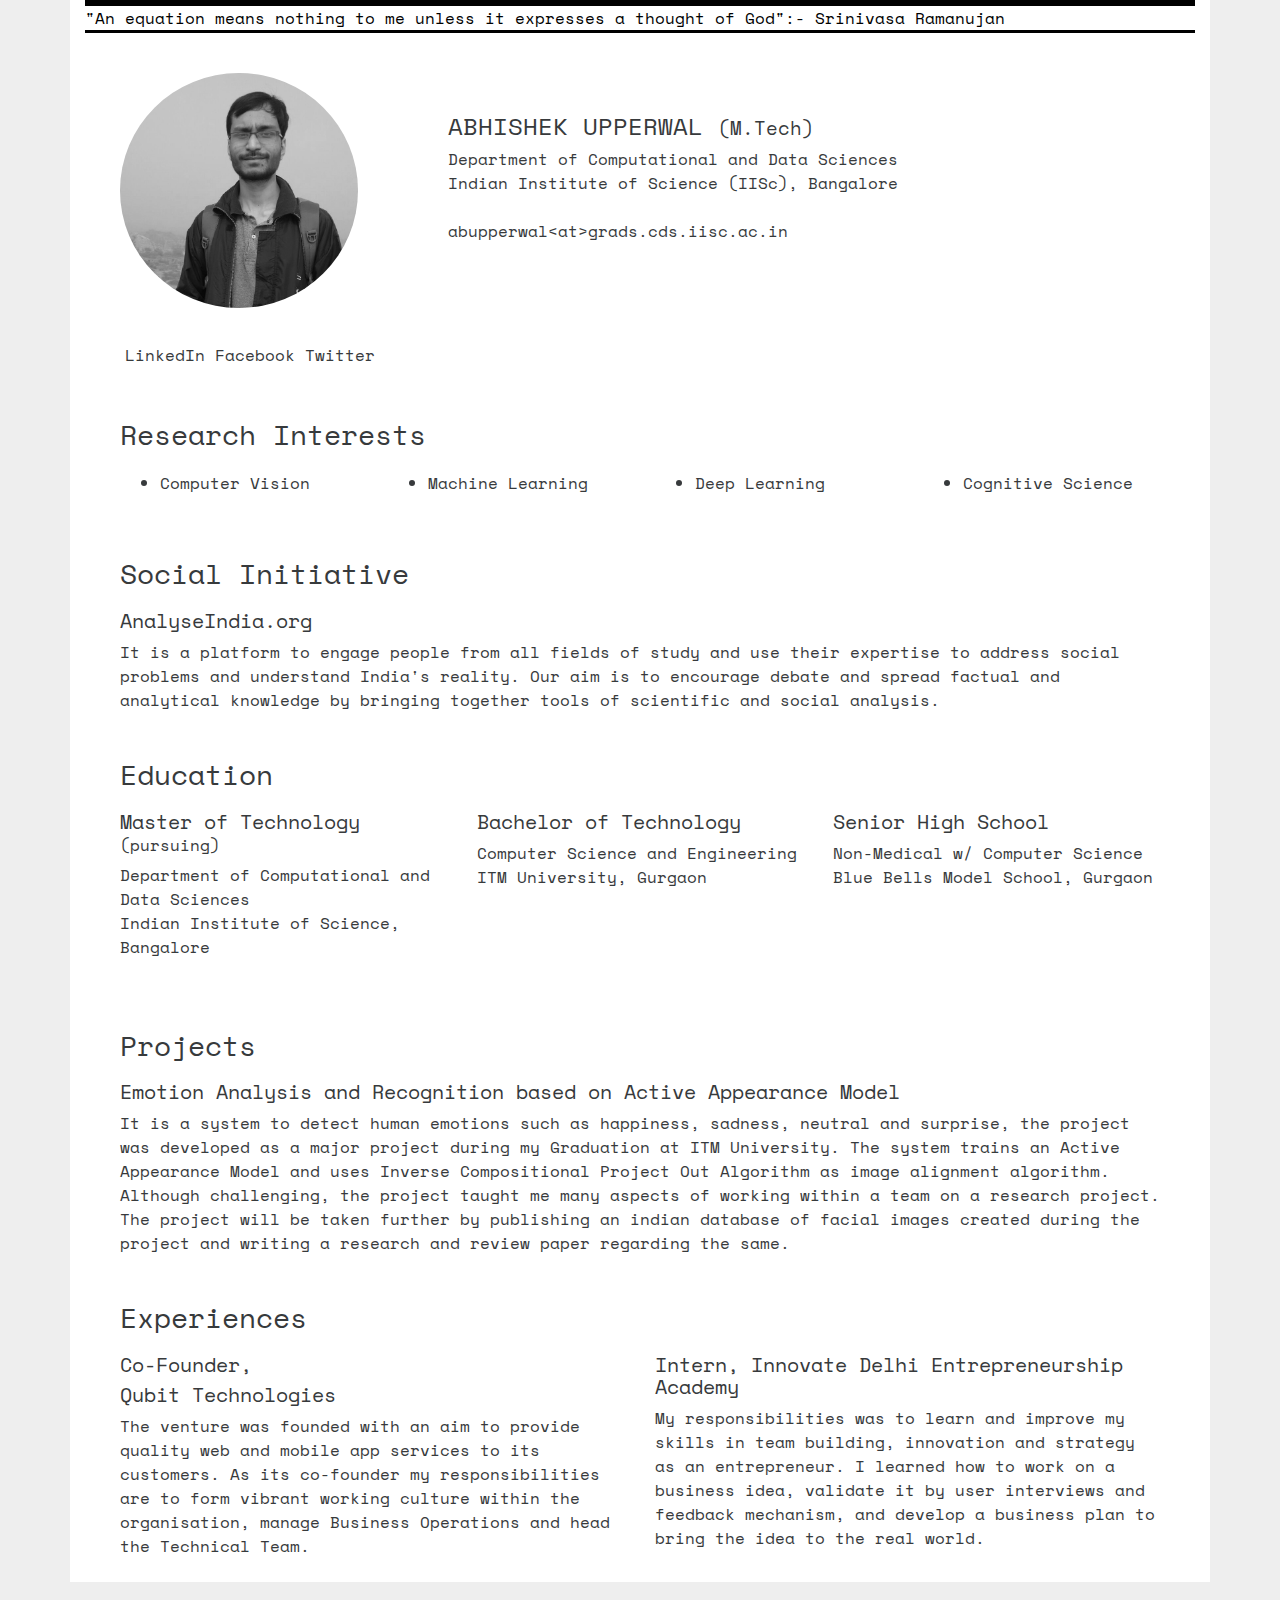
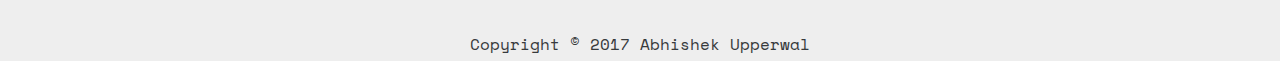
==== index.html @ 7a82f105 "Init commit" ====
<!DOCTYPE html>
<html>
<head>
	<meta charset="utf-8">
    <meta http-equiv="X-UA-Compatible" content="IE=edge">
    <meta name="viewport" content="width=device-width, initial-scale=1, shrink-to-fit=no">
    <meta name="description" content="">
	<title></title>
	<link rel="shortcut icon" type="image/png" href=""/>
	<link href="https://fonts.googleapis.com/css?family=Space+Mono" rel="stylesheet">
	<link rel="stylesheet" type="text/css" href="assets/libs/bootstrap/css/bootstrap.min.css">
	<link rel="stylesheet" type="text/css" href="assets/css/style.css">

</head>
<body>
	<div class="container">
		<header>
			<!-- <h3>Abhishek Upperwal, M.Tech</h3>
			<h6>Department of Computational and Data Sciences</h6>
			<h6>Indian Institute of Science, Bangalore</h6> -->

			"An equation means nothing to me unless it expresses a thought of God":- Srinivasa Ramanujan 
		</header>
	</div>
	<div ng-view></div>
	<footer>Copyright © 2017 Abhishek Upperwal</footer>
    <script type="text/javascript" data-main="assets/app_main" src="assets/libs/require/index.js"></script>
</body>
</html>
---- assets/css/style.css ----
html,
body {
  height: 100%;
  width: 100%;
  background-color: #eeeeee;
  font-family: 'Space Mono', monospace;
}
a {
  color: #373a3c;
}
.container {
  background-color: white;
}
header {
  background-size: 100%;
  background-position: 0px 5px;
  background-repeat: no-repeat;
  color: black;
  border-bottom: 3px solid black;
  border-top: 6px solid black;
  margin-bottom: 40px;
}
header h3 {
  text-align: center;
  padding-top: 10px;
}
header h6 {
  text-align: center;
}
section {
  margin-bottom: 50px;
}
#dashboard {
  width: 100%;
}
#dashboard .profile {
  padding: 0px 50px;
}
#dashboard .profile h3 {
  margin-bottom: 20px;
}
#dashboard .profile img {
  width: 100%;
  border-radius: 50%;
  -webkit-filter: grayscale(100%);
  /* Safari 6.0 - 9.0 */
  filter: grayscale(100%);
  -webkit-transition: all 300ms ease;
}
#dashboard .profile img:hover {
  -webkit-filter: grayscale(0);
}
#dashboard .profile div.profile-data {
  margin-top: 40px;
  margin-left: 60px;
}
#dashboard .profile .social {
  margin-top: 30px;
}
#dashboard .profile .social ul {
  margin: 0px;
  padding: 5px;
}
#dashboard .profile .social li {
  margin-left: 0px;
  display: inline-block;
  list-style-type: circle;
}
footer {
  text-align: center;
  padding-bottom: 5px;
}
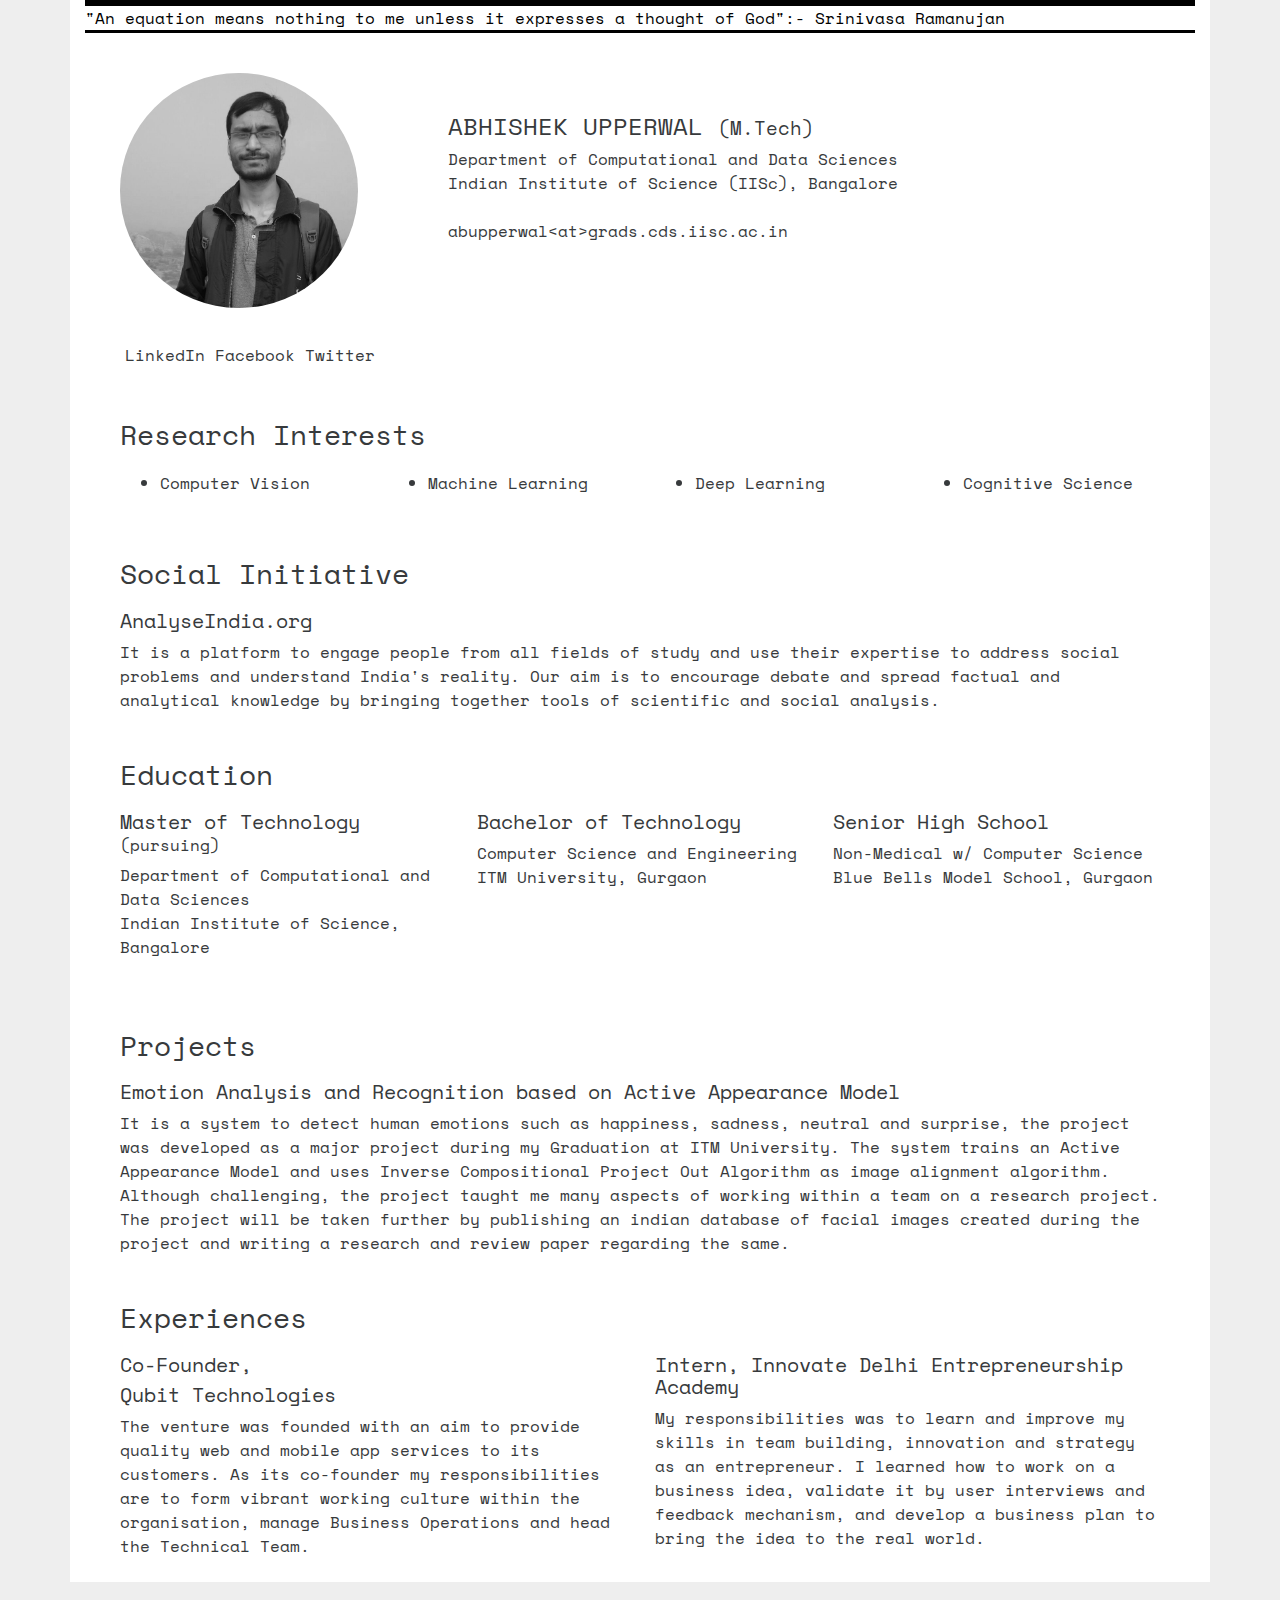
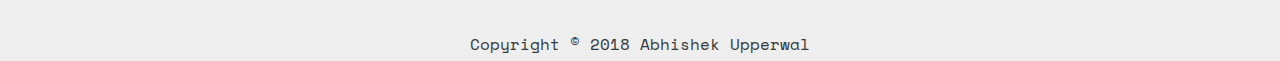
==== commit 75df3f63: "Update index.html" ====
--- a/index.html
+++ b/index.html
@@ -23,7 +23,7 @@
 		</header>
 	</div>
 	<div ng-view></div>
-	<footer>Copyright © 2017 Abhishek Upperwal</footer>
+	<footer>Copyright © 2018 Abhishek Upperwal</footer>
     <script type="text/javascript" data-main="assets/app_main" src="assets/libs/require/index.js"></script>
 </body>
-</html>+</html>
